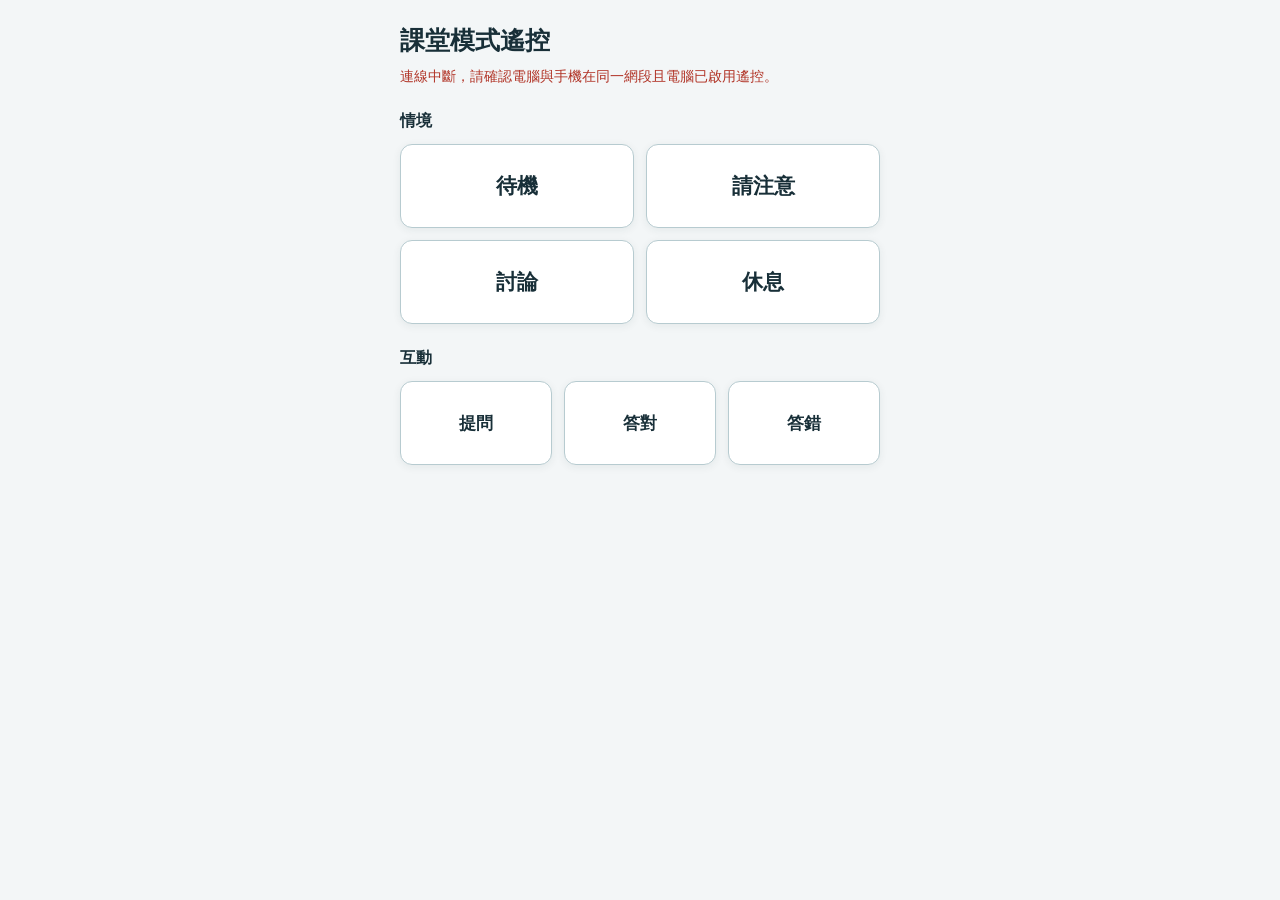
==== source/resources/web/mobile.html @ ac467dd5 "Add optional same-LAN phone mode remote" ====
<!doctype html>
<html lang="zh-Hant">
<meta charset="utf-8">
<meta name="viewport" content="width=device-width, initial-scale=1">
<title>課堂模式遙控</title>
<style>
  :root{font-family:system-ui,"Microsoft JhengHei",sans-serif;color:#182f38;background:#f3f6f7}
  body{max-width:480px;margin:auto;padding:20px 16px 40px}
  h1{font-size:25px;margin:4px 0 8px}p{color:#536872;line-height:1.6;margin:0 0 22px}
  h2{font-size:16px;margin:24px 0 12px}section{display:grid;grid-template-columns:repeat(2,minmax(0,1fr));gap:12px}
  button{min-height:84px;border:1px solid #b7cbd0;border-radius:12px;background:white;color:inherit;font-family:inherit;font-size:21px;font-weight:600;box-shadow:0 2px 8px #16323d12}
  button[aria-pressed=true]{background:#147b82;color:white;border-color:#147b82}
  button:active{transform:scale(.98)}button:focus-visible{outline:3px solid #e9a720;outline-offset:2px}
  #status{font-size:14px}#status.error{color:#b13427}#responses{grid-template-columns:repeat(3,minmax(0,1fr))}#responses button{font-size:17px}
</style>
<h1>課堂模式遙控</h1>
<p id="status" role="status">正在連線…</p>
<h2>情境</h2>
<section id="scenarios">
  <button data-mode="STANDBY" type="button">待機</button><button data-mode="NOTICE" type="button">請注意</button>
  <button data-mode="DISCUSSION" type="button">討論</button><button data-mode="REST" type="button">休息</button>
</section>
<h2>互動</h2>
<section id="responses">
  <button data-mode="QUESTION" type="button">提問</button><button data-mode="CORRECT" type="button">答對</button><button data-mode="WRONG" type="button">答錯</button>
</section>
<script>
  'use strict';
  const token=location.hash.slice(1),status=document.getElementById('status');
  async function sync(){
    try{
      const response=await fetch('/state',{headers:{'X-Remote-Token':token},cache:'no-store'});
      if(!response.ok)throw Error('無法驗證連線');
      const state=await response.json();
      document.querySelectorAll('[data-mode]').forEach(button=>button.setAttribute('aria-pressed',String(button.dataset.mode===state.mode)));
      status.textContent='已連線 · 目前模式：'+(document.querySelector(`[data-mode="${state.mode}"]`)?.textContent||state.mode);
      status.classList.remove('error');
    }catch(error){status.textContent='連線中斷，請確認電腦與手機在同一網段且電腦已啟用遙控。';status.classList.add('error');}
  }
  document.querySelectorAll('[data-mode]').forEach(button=>button.addEventListener('click',async()=>{
    try{
      const response=await fetch('/mode',{method:'POST',headers:{'Content-Type':'application/json','X-Remote-Token':token},body:JSON.stringify({mode:button.dataset.mode})});
      if(!response.ok)throw Error('切換失敗');
      await sync();
    }catch(error){status.textContent='切換失敗，請檢查連線。';status.classList.add('error');}
  }));
  sync();setInterval(sync,2000);
</script>
</html>
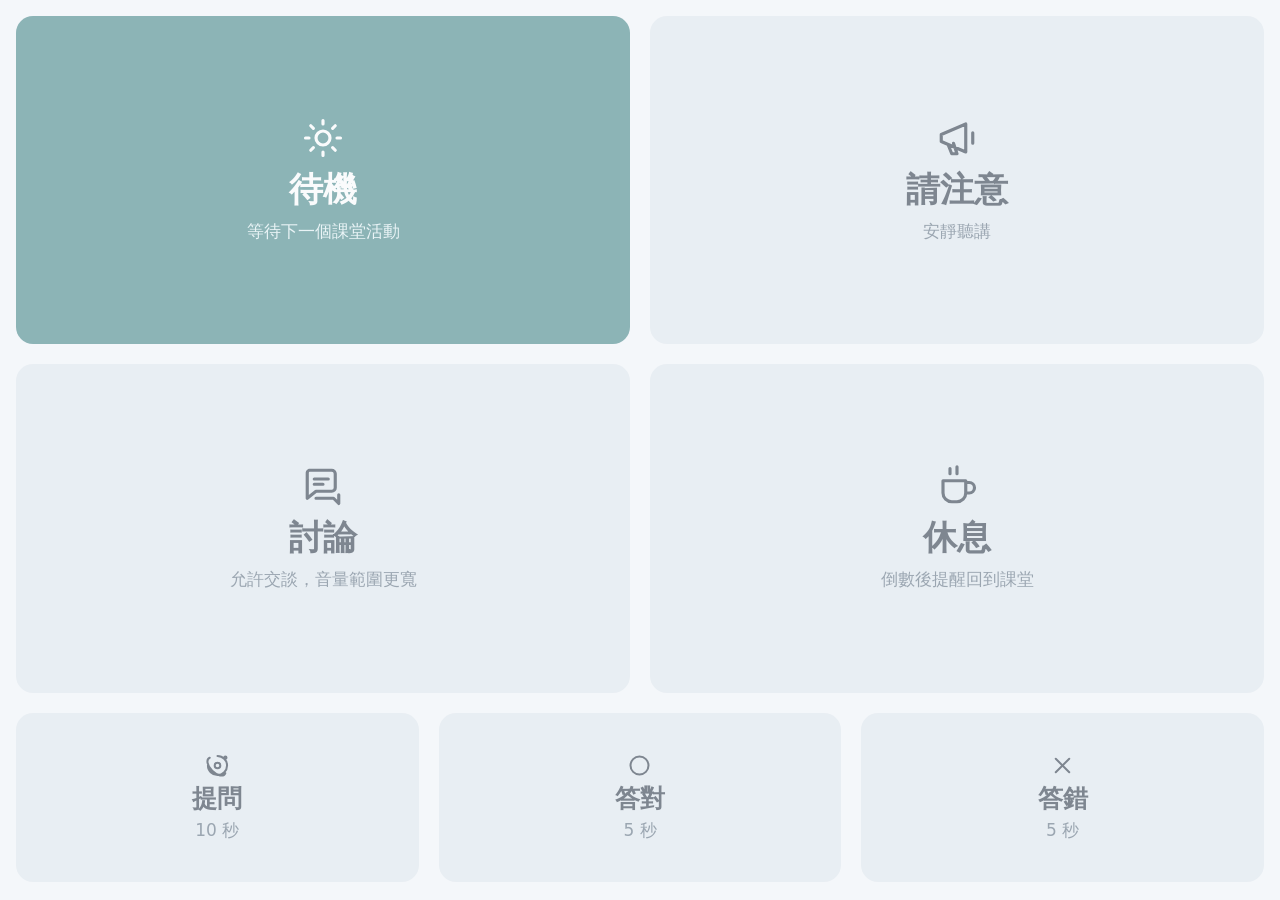
==== commit 873070cb: "Complete 3.2.0 phone control and responsive layout" ====
--- a/source/resources/web/mobile.html
+++ b/source/resources/web/mobile.html
@@ -2,28 +2,44 @@
 <html lang="zh-Hant">
 <meta charset="utf-8">
 <meta name="viewport" content="width=device-width, initial-scale=1">
-<title>課堂模式遙控</title>
+<title>responsive classroom</title>
 <style>
-  :root{font-family:system-ui,"Microsoft JhengHei",sans-serif;color:#182f38;background:#f3f6f7}
-  body{max-width:480px;margin:auto;padding:20px 16px 40px}
-  h1{font-size:25px;margin:4px 0 8px}p{color:#536872;line-height:1.6;margin:0 0 22px}
-  h2{font-size:16px;margin:24px 0 12px}section{display:grid;grid-template-columns:repeat(2,minmax(0,1fr));gap:12px}
-  button{min-height:84px;border:1px solid #b7cbd0;border-radius:12px;background:white;color:inherit;font-family:inherit;font-size:21px;font-weight:600;box-shadow:0 2px 8px #16323d12}
-  button[aria-pressed=true]{background:#147b82;color:white;border-color:#147b82}
-  button:active{transform:scale(.98)}button:focus-visible{outline:3px solid #e9a720;outline-offset:2px}
-  #status{font-size:14px}#status.error{color:#b13427}#responses{grid-template-columns:repeat(3,minmax(0,1fr))}#responses button{font-size:17px}
+  :root{font-family:system-ui,"Microsoft JhengHei",sans-serif;color:#1e2b3b;background:#f4f7fa}
+  *{box-sizing:border-box}body{margin:0;padding:16px}
+  main{min-height:calc(100dvh - 34px);display:grid;grid-template-rows:minmax(0,4fr) minmax(110px,1fr);gap:20px}
+  section{display:grid;gap:20px}#scenarios{grid-template-columns:repeat(2,minmax(0,1fr));grid-template-rows:repeat(2,minmax(0,1fr))}
+  #responses{grid-template-columns:repeat(3,minmax(0,1fr))}
+  button{min-width:0;min-height:100px;border:1px solid transparent;border-radius:17px;background:#e0e8ee;color:inherit;display:flex;align-items:center;justify-content:center;flex-direction:column;gap:10px;padding:14px 8px;font-family:inherit;cursor:pointer}
+  button[aria-pressed=true]{background:#387e80;color:white}button:focus-visible{outline:3px solid #e9a720;outline-offset:2px}
+  button svg{width:42px;height:42px;fill:none;stroke:currentColor;stroke-width:1.8;stroke-linecap:round;stroke-linejoin:round;flex:none}
+  button strong{font-size:clamp(22px,6vw,34px);line-height:1.2}button small{font-size:clamp(12px,3.3vw,17px);color:#536577;text-align:center;line-height:1.4}
+  button[aria-pressed=true] small{color:#e1f2f3}#responses button{gap:5px}#responses button svg{width:27px;height:27px}#responses button strong{font-size:clamp(16px,4.5vw,25px)}
+  .sr-only{position:absolute;width:1px;height:1px;padding:0;overflow:hidden;clip:rect(0,0,0,0);white-space:nowrap;border:0}.offline button,.paused button{opacity:.55}
+  @media(max-width:420px){main,section{gap:10px}button{border-radius:12px;gap:6px}button svg{width:34px;height:34px}#responses button{padding:8px 3px}}
 </style>
-<h1>課堂模式遙控</h1>
-<p id="status" role="status">正在連線…</p>
-<h2>情境</h2>
-<section id="scenarios">
-  <button data-mode="STANDBY" type="button">待機</button><button data-mode="NOTICE" type="button">請注意</button>
-  <button data-mode="DISCUSSION" type="button">討論</button><button data-mode="REST" type="button">休息</button>
-</section>
-<h2>互動</h2>
-<section id="responses">
-  <button data-mode="QUESTION" type="button">提問</button><button data-mode="CORRECT" type="button">答對</button><button data-mode="WRONG" type="button">答錯</button>
-</section>
+<svg xmlns="http://www.w3.org/2000/svg" style="position:absolute;width:0;height:0" aria-hidden="true"><defs>
+  <symbol id="glow" viewBox="0 0 24 24"><circle cx="12" cy="12" r="4"/><path d="M12 2v2M12 20v2M2 12h2M20 12h2M5 5l1.5 1.5M17.5 17.5 19 19M5 19l1.5-1.5M17.5 6.5 19 5"/></symbol>
+  <symbol id="notice" viewBox="0 0 24 24"><path d="m3 10 14-6v16L3 14zM3 10v4M7 16l2 5h3l-2-6M21 9v6"/></symbol>
+  <symbol id="discussion" viewBox="0 0 24 24"><path d="M4 3h13a2 2 0 0 1 2 2v8a2 2 0 0 1-2 2H8l-5 4V5a2 2 0 0 1 1-2ZM8 19h10l3 3v-5"/><path d="M7 8h8M7 11h5"/></symbol>
+  <symbol id="rest" viewBox="0 0 24 24"><path d="M4 9h13v7a5 5 0 0 1-5 5H9a5 5 0 0 1-5-5zM17 10h2a3 3 0 1 1 0 6h-2M8 2v3M12 1v4"/></symbol>
+  <symbol id="question" viewBox="0 0 24 24"><circle cx="12" cy="12" r="2.5"/><path d="M12 3.5a8.5 8.5 0 1 1-8.5 8.5M5.1 5.1a10 5.5 45 1 0 13.8 13.8"/><circle cx="19" cy="5" r="1"/></symbol>
+  <symbol id="correct" viewBox="0 0 24 24"><circle cx="12" cy="12" r="8"/></symbol>
+  <symbol id="wrong" viewBox="0 0 24 24"><path d="m6 6 12 12M18 6 6 18"/></symbol>
+</defs></svg>
+<main>
+  <section id="scenarios" aria-label="情境">
+    <button data-mode="STANDBY" type="button" aria-pressed="true"><svg><use href="#glow"/></svg><strong>待機</strong><small>等待下一個課堂活動</small></button>
+    <button data-mode="NOTICE" type="button" aria-pressed="false"><svg><use href="#notice"/></svg><strong>請注意</strong><small>安靜聽講</small></button>
+    <button data-mode="DISCUSSION" type="button" aria-pressed="false"><svg><use href="#discussion"/></svg><strong>討論</strong><small>允許交談，音量範圍更寬</small></button>
+    <button data-mode="REST" type="button" aria-pressed="false"><svg><use href="#rest"/></svg><strong>休息</strong><small>倒數後提醒回到課堂</small></button>
+  </section>
+  <section id="responses" aria-label="互動">
+    <button data-mode="QUESTION" type="button" aria-pressed="false"><svg><use href="#question"/></svg><strong>提問</strong><small id="question-time">10 秒</small></button>
+    <button data-mode="CORRECT" type="button" aria-pressed="false"><svg><use href="#correct"/></svg><strong>答對</strong><small class="feedback-time">5 秒</small></button>
+    <button data-mode="WRONG" type="button" aria-pressed="false"><svg><use href="#wrong"/></svg><strong>答錯</strong><small class="feedback-time">5 秒</small></button>
+  </section>
+</main>
+<p id="status" class="sr-only" role="status">正在連線</p>
 <script>
   'use strict';
   const token=location.hash.slice(1),status=document.getElementById('status');
@@ -33,16 +49,19 @@
       if(!response.ok)throw Error('無法驗證連線');
       const state=await response.json();
       document.querySelectorAll('[data-mode]').forEach(button=>button.setAttribute('aria-pressed',String(button.dataset.mode===state.mode)));
-      status.textContent='已連線 · 目前模式：'+(document.querySelector(`[data-mode="${state.mode}"]`)?.textContent||state.mode);
-      status.classList.remove('error');
-    }catch(error){status.textContent='連線中斷，請確認電腦與手機在同一網段且電腦已啟用遙控。';status.classList.add('error');}
+      document.getElementById('question-time').textContent=`${state.question_seconds} 秒`;
+      document.querySelectorAll('.feedback-time').forEach(label=>label.textContent=`${state.feedback_seconds} 秒`);
+      document.querySelectorAll('[data-mode]').forEach(button=>button.disabled=!state.active);
+      document.body.classList.remove('offline');document.body.classList.toggle('paused',!state.active);
+      status.textContent=state.active?'已連線並啟動':'已連線；請在電腦啟動手機控制';
+    }catch(_){document.querySelectorAll('[data-mode]').forEach(button=>button.disabled=true);document.body.classList.add('offline');status.textContent='連線中斷，請確認同網段與電腦遙控設定';}
   }
   document.querySelectorAll('[data-mode]').forEach(button=>button.addEventListener('click',async()=>{
     try{
       const response=await fetch('/mode',{method:'POST',headers:{'Content-Type':'application/json','X-Remote-Token':token},body:JSON.stringify({mode:button.dataset.mode})});
       if(!response.ok)throw Error('切換失敗');
       await sync();
-    }catch(error){status.textContent='切換失敗，請檢查連線。';status.classList.add('error');}
+    }catch(_){await sync();}
   }));
   sync();setInterval(sync,2000);
 </script>
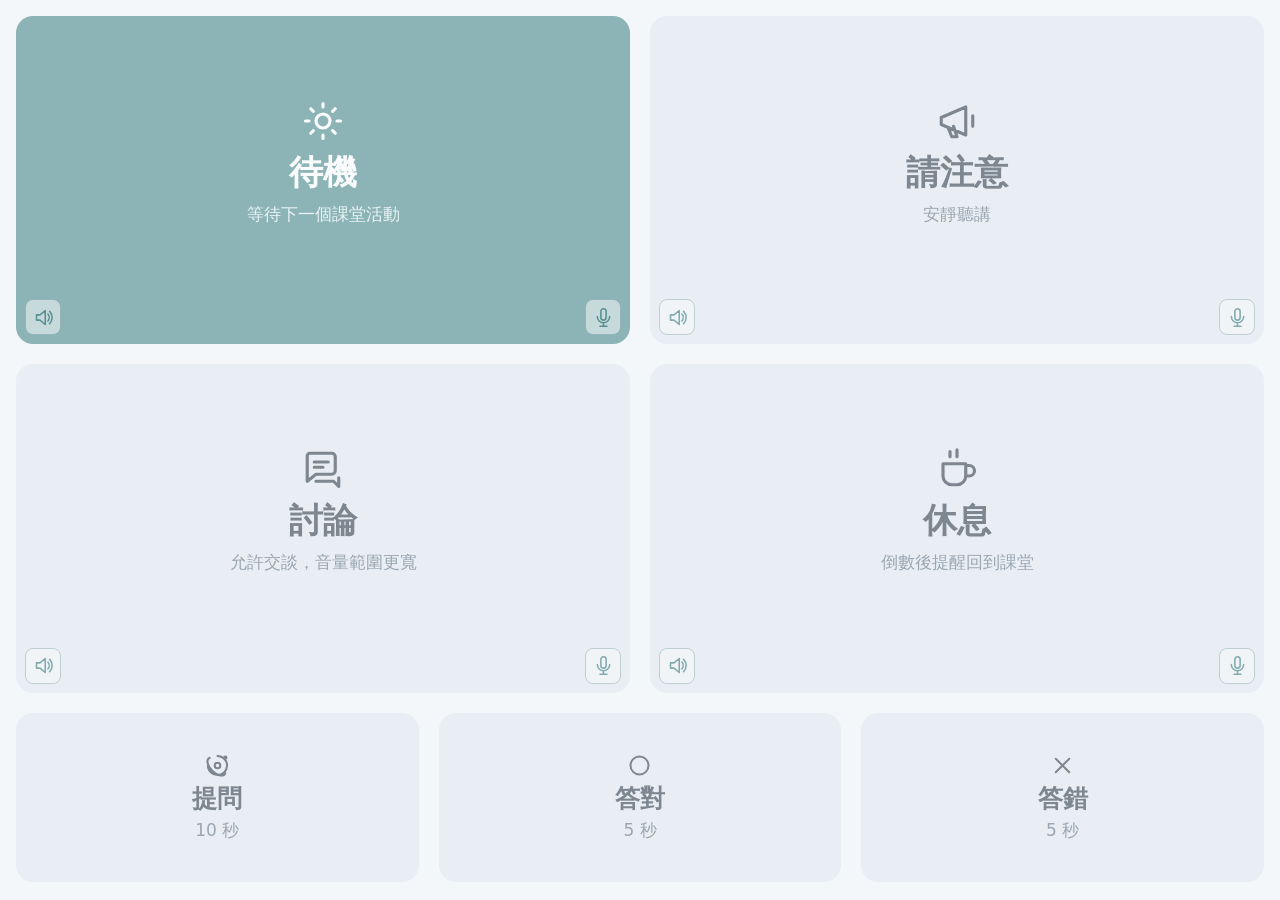
==== commit a31c2701: "Add phone QR control and optional scenario voice switches" ====
--- a/source/resources/web/mobile.html
+++ b/source/resources/web/mobile.html
@@ -14,8 +14,13 @@
   button svg{width:42px;height:42px;fill:none;stroke:currentColor;stroke-width:1.8;stroke-linecap:round;stroke-linejoin:round;flex:none}
   button strong{font-size:clamp(22px,6vw,34px);line-height:1.2}button small{font-size:clamp(12px,3.3vw,17px);color:#536577;text-align:center;line-height:1.4}
   button[aria-pressed=true] small{color:#e1f2f3}#responses button{gap:5px}#responses button svg{width:27px;height:27px}#responses button strong{font-size:clamp(16px,4.5vw,25px)}
+  .mode-tile{position:relative;min-width:0;min-height:0}.mode-tile>[data-mode]{width:100%;height:100%;padding-bottom:48px}
+  .mini-controls{position:absolute;left:9px;right:9px;bottom:9px;display:flex;justify-content:space-between;pointer-events:none}
+  .mini-controls button{pointer-events:auto;width:36px;height:36px;min-height:0;padding:6px;border:1px solid #9db7bc;border-radius:8px;background:#f7fafb;color:#317577;position:relative}
+  .mini-controls button svg{width:21px;height:21px}.mini-controls button[aria-pressed=false]{background:#d5dfe3;color:#576774}
+  .mini-controls button[aria-pressed=false]::after{content:'';position:absolute;width:26px;height:2px;left:4px;top:17px;background:currentColor;transform:rotate(-42deg)}
   .sr-only{position:absolute;width:1px;height:1px;padding:0;overflow:hidden;clip:rect(0,0,0,0);white-space:nowrap;border:0}.offline button,.paused button{opacity:.55}
-  @media(max-width:420px){main,section{gap:10px}button{border-radius:12px;gap:6px}button svg{width:34px;height:34px}#responses button{padding:8px 3px}}
+  @media(max-width:420px){main,section{gap:10px}button{border-radius:12px;gap:6px}button svg{width:34px;height:34px}#responses button{padding:8px 3px}.mini-controls button{width:32px;height:32px}.mini-controls button svg{width:18px;height:18px}.mini-controls button[aria-pressed=false]::after{width:23px;top:15px}}
 </style>
 <svg xmlns="http://www.w3.org/2000/svg" style="position:absolute;width:0;height:0" aria-hidden="true"><defs>
   <symbol id="glow" viewBox="0 0 24 24"><circle cx="12" cy="12" r="4"/><path d="M12 2v2M12 20v2M2 12h2M20 12h2M5 5l1.5 1.5M17.5 17.5 19 19M5 19l1.5-1.5M17.5 6.5 19 5"/></symbol>
@@ -25,13 +30,15 @@
   <symbol id="question" viewBox="0 0 24 24"><circle cx="12" cy="12" r="2.5"/><path d="M12 3.5a8.5 8.5 0 1 1-8.5 8.5M5.1 5.1a10 5.5 45 1 0 13.8 13.8"/><circle cx="19" cy="5" r="1"/></symbol>
   <symbol id="correct" viewBox="0 0 24 24"><circle cx="12" cy="12" r="8"/></symbol>
   <symbol id="wrong" viewBox="0 0 24 24"><path d="m6 6 12 12M18 6 6 18"/></symbol>
+  <symbol id="sound" viewBox="0 0 24 24"><path d="M4 9v6h4l6 5V4L8 9H4ZM17 8a6 6 0 0 1 0 8M19 5a10 10 0 0 1 0 14"/></symbol>
+  <symbol id="mic" viewBox="0 0 24 24"><rect x="9" y="2" width="6" height="13" rx="3"/><path d="M5 11a7 7 0 0 0 14 0M12 18v4M8 22h8"/></symbol>
 </defs></svg>
 <main>
   <section id="scenarios" aria-label="情境">
-    <button data-mode="STANDBY" type="button" aria-pressed="true"><svg><use href="#glow"/></svg><strong>待機</strong><small>等待下一個課堂活動</small></button>
-    <button data-mode="NOTICE" type="button" aria-pressed="false"><svg><use href="#notice"/></svg><strong>請注意</strong><small>安靜聽講</small></button>
-    <button data-mode="DISCUSSION" type="button" aria-pressed="false"><svg><use href="#discussion"/></svg><strong>討論</strong><small>允許交談，音量範圍更寬</small></button>
-    <button data-mode="REST" type="button" aria-pressed="false"><svg><use href="#rest"/></svg><strong>休息</strong><small>倒數後提醒回到課堂</small></button>
+    <div class="mode-tile"><button data-mode="STANDBY" type="button" aria-pressed="true"><svg><use href="#glow"/></svg><strong>待機</strong><small>等待下一個課堂活動</small></button><div class="mini-controls"><button data-scenario-audio="STANDBY" type="button" aria-label="待機音樂"><svg><use href="#sound"/></svg></button><button data-scenario-voice="STANDBY" type="button" aria-label="待機語音"><svg><use href="#mic"/></svg></button></div></div>
+    <div class="mode-tile"><button data-mode="NOTICE" type="button" aria-pressed="false"><svg><use href="#notice"/></svg><strong>請注意</strong><small>安靜聽講</small></button><div class="mini-controls"><button data-scenario-audio="NOTICE" type="button" aria-label="請注意音樂"><svg><use href="#sound"/></svg></button><button data-scenario-voice="NOTICE" type="button" aria-label="請注意語音"><svg><use href="#mic"/></svg></button></div></div>
+    <div class="mode-tile"><button data-mode="DISCUSSION" type="button" aria-pressed="false"><svg><use href="#discussion"/></svg><strong>討論</strong><small>允許交談，音量範圍更寬</small></button><div class="mini-controls"><button data-scenario-audio="DISCUSSION" type="button" aria-label="討論音樂"><svg><use href="#sound"/></svg></button><button data-scenario-voice="DISCUSSION" type="button" aria-label="討論語音"><svg><use href="#mic"/></svg></button></div></div>
+    <div class="mode-tile"><button data-mode="REST" type="button" aria-pressed="false"><svg><use href="#rest"/></svg><strong>休息</strong><small>倒數後提醒回到課堂</small></button><div class="mini-controls"><button data-scenario-audio="REST" type="button" aria-label="休息音樂"><svg><use href="#sound"/></svg></button><button data-scenario-voice="REST" type="button" aria-label="休息語音"><svg><use href="#mic"/></svg></button></div></div>
   </section>
   <section id="responses" aria-label="互動">
     <button data-mode="QUESTION" type="button" aria-pressed="false"><svg><use href="#question"/></svg><strong>提問</strong><small id="question-time">10 秒</small></button>
@@ -52,9 +59,14 @@
       document.getElementById('question-time').textContent=`${state.question_seconds} 秒`;
       document.querySelectorAll('.feedback-time').forEach(label=>label.textContent=`${state.feedback_seconds} 秒`);
       document.querySelectorAll('[data-mode]').forEach(button=>button.disabled=!state.active);
+      document.querySelectorAll('[data-scenario-audio],[data-scenario-voice]').forEach(button=>{
+        const audio=Boolean(button.dataset.scenarioAudio),mode=(button.dataset.scenarioAudio||button.dataset.scenarioVoice).toLowerCase();
+        button.setAttribute('aria-pressed',String(Boolean((audio?state.audio_enabled_modes:state.voice_mode_enabled)?.[mode])));
+        button.disabled=!state.active||(!audio&&!state.allow_voice);
+      });
       document.body.classList.remove('offline');document.body.classList.toggle('paused',!state.active);
       status.textContent=state.active?'已連線並啟動':'已連線；請在電腦啟動手機控制';
-    }catch(_){document.querySelectorAll('[data-mode]').forEach(button=>button.disabled=true);document.body.classList.add('offline');status.textContent='連線中斷，請確認同網段與電腦遙控設定';}
+    }catch(_){document.querySelectorAll('[data-mode],[data-scenario-audio],[data-scenario-voice]').forEach(button=>button.disabled=true);document.body.classList.add('offline');status.textContent='連線中斷，請確認同網段與電腦遙控設定';}
   }
   document.querySelectorAll('[data-mode]').forEach(button=>button.addEventListener('click',async()=>{
     try{
@@ -63,6 +75,15 @@
       await sync();
     }catch(_){await sync();}
   }));
+  document.querySelectorAll('[data-scenario-audio],[data-scenario-voice]').forEach(button=>button.addEventListener('click',async()=>{
+    const audio=Boolean(button.dataset.scenarioAudio);
+    try{
+      const response=await fetch('/switch',{method:'POST',headers:{'Content-Type':'application/json','X-Remote-Token':token},
+        body:JSON.stringify({kind:audio?'audio':'voice',mode:button.dataset.scenarioAudio||button.dataset.scenarioVoice,enabled:button.getAttribute('aria-pressed')!=='true'})});
+      if(!response.ok)throw Error('切換失敗');
+      await sync();
+    }catch(_){await sync();}
+  }));
   sync();setInterval(sync,2000);
 </script>
 </html>
